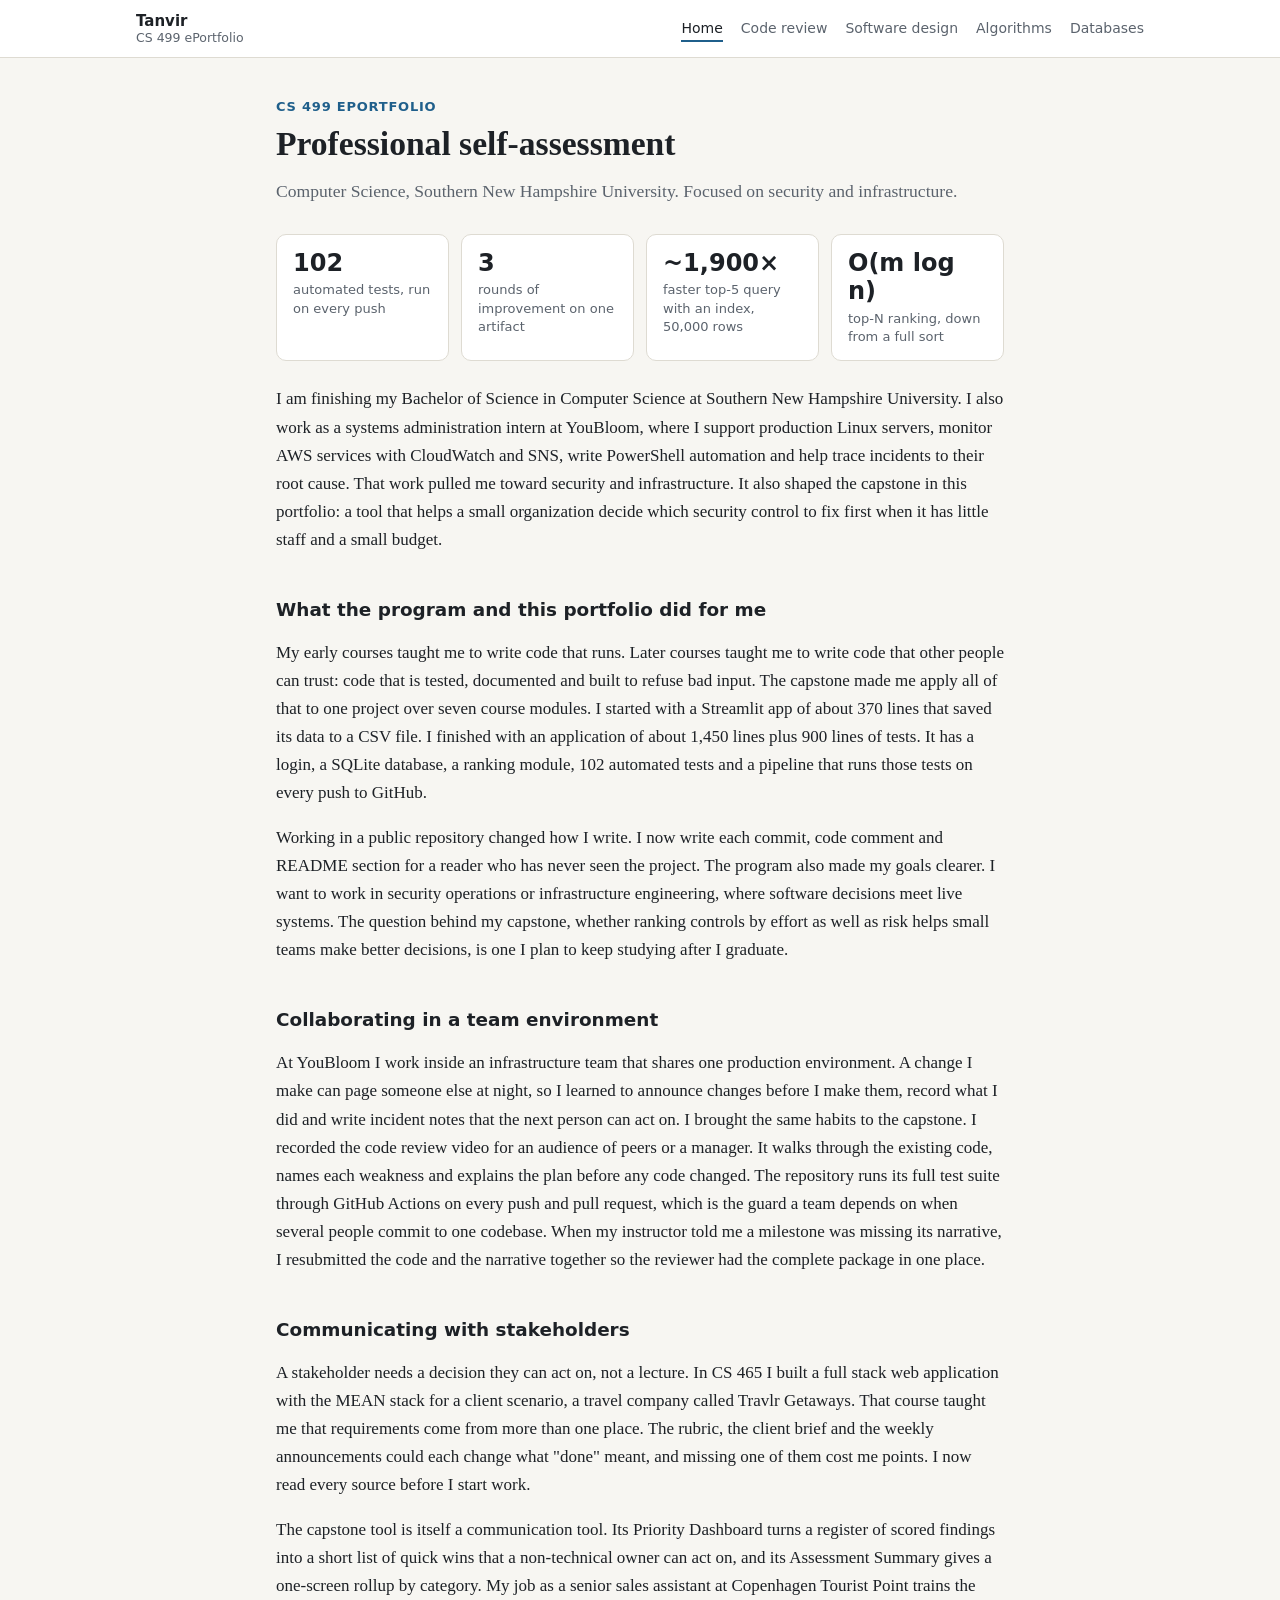
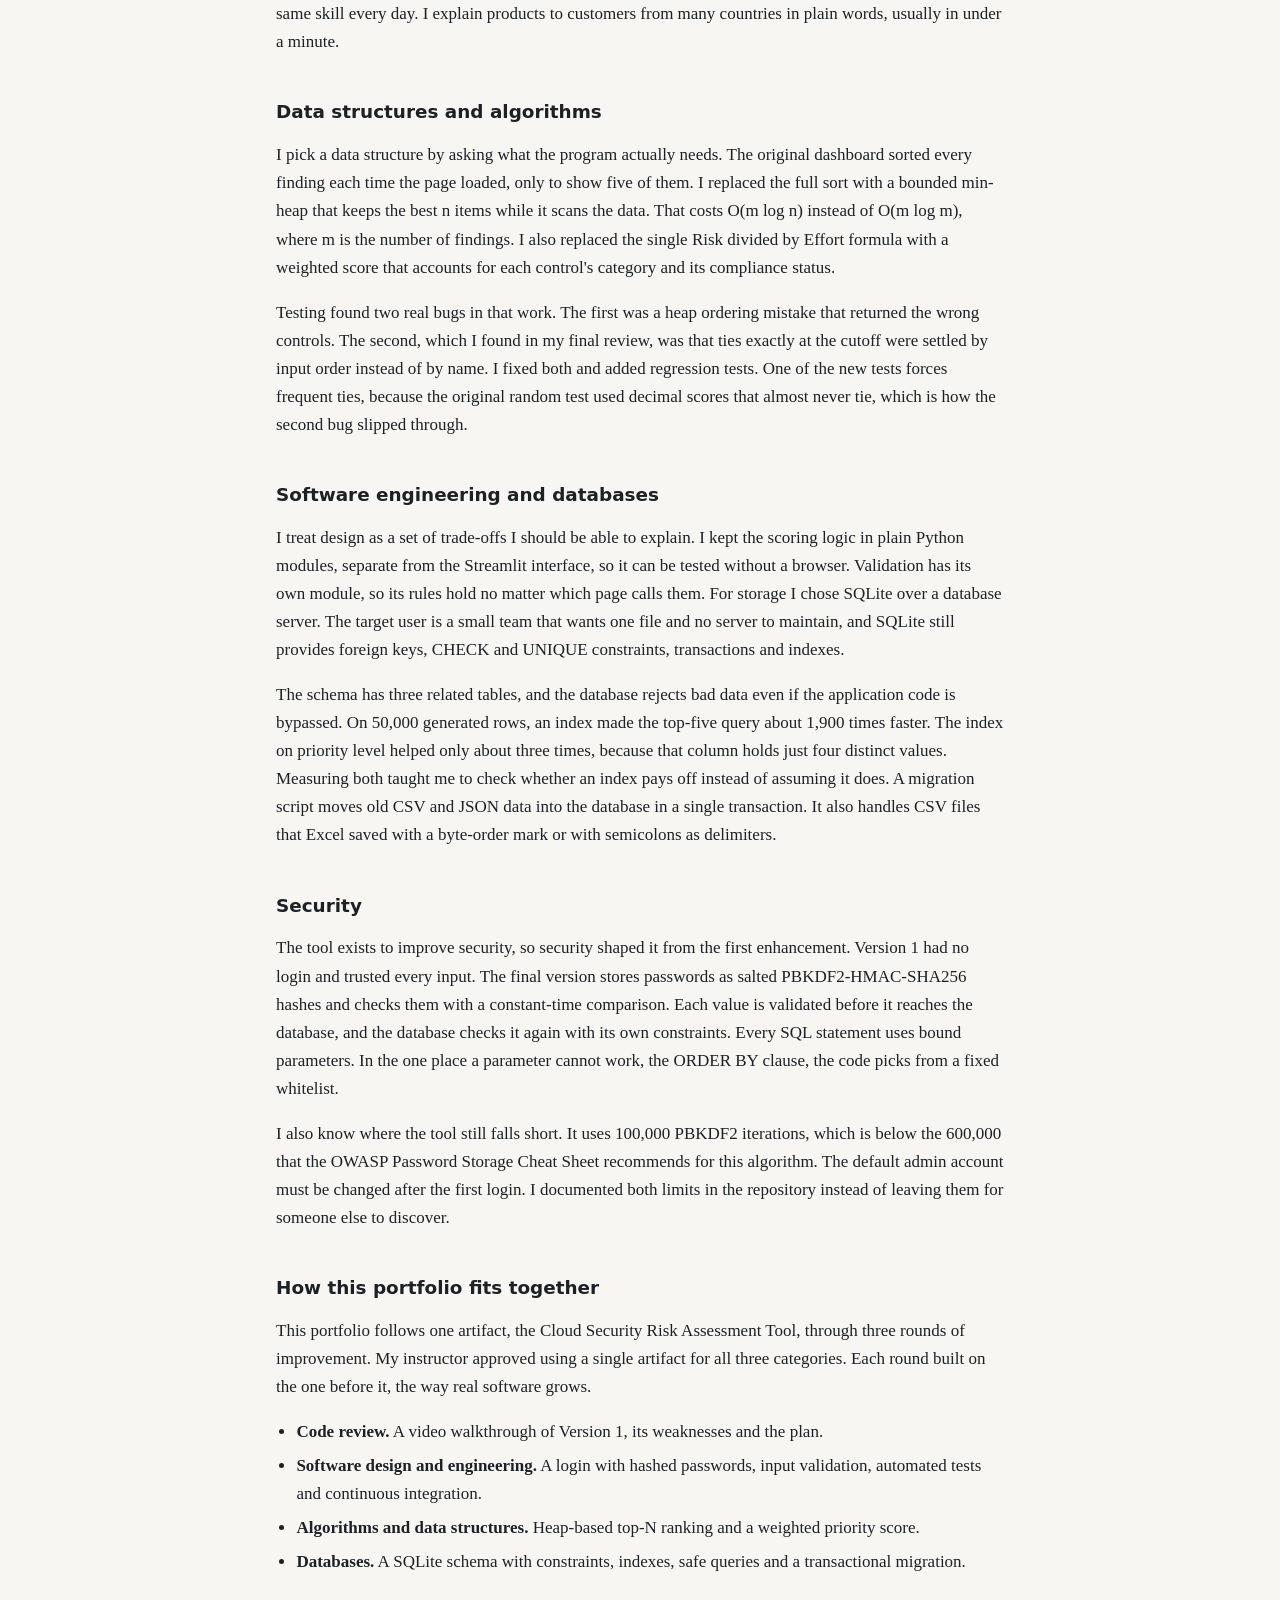
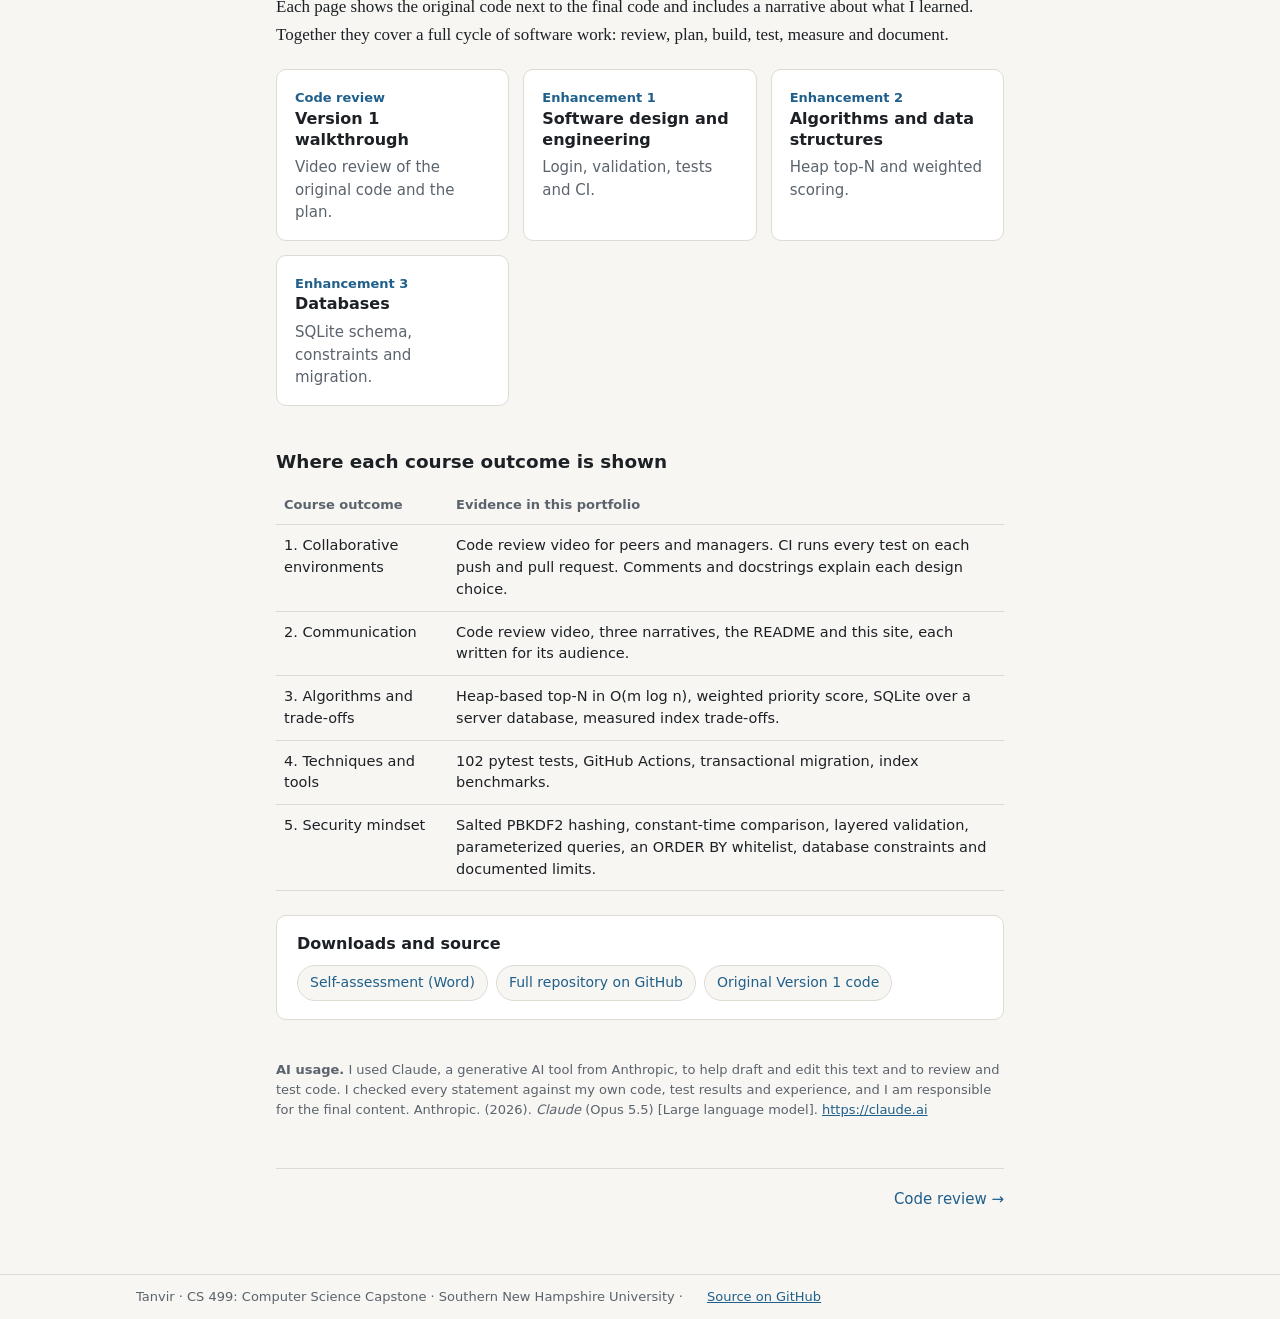
==== docs/index.html @ 7fbd7fc2 "Final ePortfolio: GitHub Pages site, original code, ranking fix" ====
<!doctype html>
<html lang="en">
<head>
<meta charset="utf-8">
<meta name="viewport" content="width=device-width, initial-scale=1">
<title>Tanvir | CS 499 ePortfolio</title>
<meta name="description" content="Professional self-assessment and ePortfolio for CS 499 at SNHU.">
<link rel="stylesheet" href="style.css">
</head>
<body>
<a class="skip" href="#main">Skip to content</a>
<header class="site"><div class="bar">
<a class="brand" href="index.html">Tanvir<small>CS 499 ePortfolio</small></a>
<nav aria-label="Portfolio sections"><ul><li><a href="index.html" aria-current="page">Home</a></li><li><a href="code-review.html">Code review</a></li><li><a href="software-design.html">Software design</a></li><li><a href="algorithms.html">Algorithms</a></li><li><a href="databases.html">Databases</a></li></ul></nav>
</div></header>
<main id="main">

<p class="eyebrow">CS 499 ePortfolio</p>
<h1>Professional self-assessment</h1>
<p class="lede">Computer Science, Southern New Hampshire University. Focused on security and infrastructure.</p>
<div class="stats">
<div class="stat"><b>102</b><span>automated tests, run on every push</span></div>
<div class="stat"><b>3</b><span>rounds of improvement on one artifact</span></div>
<div class="stat"><b>~1,900&times;</b><span>faster top-5 query with an index, 50,000 rows</span></div>
<div class="stat"><b>O(m log n)</b><span>top-N ranking, down from a full sort</span></div>
</div>
<p>I am finishing my Bachelor of Science in Computer Science at Southern New Hampshire University. I also work as a systems administration intern at YouBloom, where I support production Linux servers, monitor AWS services with CloudWatch and SNS, write PowerShell automation and help trace incidents to their root cause. That work pulled me toward security and infrastructure. It also shaped the capstone in this portfolio: a tool that helps a small organization decide which security control to fix first when it has little staff and a small budget.</p>
<h2>What the program and this portfolio did for me</h2>
<p>My early courses taught me to write code that runs. Later courses taught me to write code that other people can trust: code that is tested, documented and built to refuse bad input. The capstone made me apply all of that to one project over seven course modules. I started with a Streamlit app of about 370 lines that saved its data to a CSV file. I finished with an application of about 1,450 lines plus 900 lines of tests. It has a login, a SQLite database, a ranking module, 102 automated tests and a pipeline that runs those tests on every push to GitHub.</p>
<p>Working in a public repository changed how I write. I now write each commit, code comment and README section for a reader who has never seen the project. The program also made my goals clearer. I want to work in security operations or infrastructure engineering, where software decisions meet live systems. The question behind my capstone, whether ranking controls by effort as well as risk helps small teams make better decisions, is one I plan to keep studying after I graduate.</p>
<h2>Collaborating in a team environment</h2>
<p>At YouBloom I work inside an infrastructure team that shares one production environment. A change I make can page someone else at night, so I learned to announce changes before I make them, record what I did and write incident notes that the next person can act on. I brought the same habits to the capstone. I recorded the code review video for an audience of peers or a manager. It walks through the existing code, names each weakness and explains the plan before any code changed. The repository runs its full test suite through GitHub Actions on every push and pull request, which is the guard a team depends on when several people commit to one codebase. When my instructor told me a milestone was missing its narrative, I resubmitted the code and the narrative together so the reviewer had the complete package in one place.</p>
<h2>Communicating with stakeholders</h2>
<p>A stakeholder needs a decision they can act on, not a lecture. In CS 465 I built a full stack web application with the MEAN stack for a client scenario, a travel company called Travlr Getaways. That course taught me that requirements come from more than one place. The rubric, the client brief and the weekly announcements could each change what "done" meant, and missing one of them cost me points. I now read every source before I start work.</p>
<p>The capstone tool is itself a communication tool. Its Priority Dashboard turns a register of scored findings into a short list of quick wins that a non-technical owner can act on, and its Assessment Summary gives a one-screen rollup by category. My job as a senior sales assistant at Copenhagen Tourist Point trains the same skill every day. I explain products to customers from many countries in plain words, usually in under a minute.</p>
<h2>Data structures and algorithms</h2>
<p>I pick a data structure by asking what the program actually needs. The original dashboard sorted every finding each time the page loaded, only to show five of them. I replaced the full sort with a bounded min-heap that keeps the best n items while it scans the data. That costs O(m log n) instead of O(m log m), where m is the number of findings. I also replaced the single Risk divided by Effort formula with a weighted score that accounts for each control's category and its compliance status.</p>
<p>Testing found two real bugs in that work. The first was a heap ordering mistake that returned the wrong controls. The second, which I found in my final review, was that ties exactly at the cutoff were settled by input order instead of by name. I fixed both and added regression tests. One of the new tests forces frequent ties, because the original random test used decimal scores that almost never tie, which is how the second bug slipped through.</p>
<h2>Software engineering and databases</h2>
<p>I treat design as a set of trade-offs I should be able to explain. I kept the scoring logic in plain Python modules, separate from the Streamlit interface, so it can be tested without a browser. Validation has its own module, so its rules hold no matter which page calls them. For storage I chose SQLite over a database server. The target user is a small team that wants one file and no server to maintain, and SQLite still provides foreign keys, CHECK and UNIQUE constraints, transactions and indexes.</p>
<p>The schema has three related tables, and the database rejects bad data even if the application code is bypassed. On 50,000 generated rows, an index made the top-five query about 1,900 times faster. The index on priority level helped only about three times, because that column holds just four distinct values. Measuring both taught me to check whether an index pays off instead of assuming it does. A migration script moves old CSV and JSON data into the database in a single transaction. It also handles CSV files that Excel saved with a byte-order mark or with semicolons as delimiters.</p>
<h2>Security</h2>
<p>The tool exists to improve security, so security shaped it from the first enhancement. Version 1 had no login and trusted every input. The final version stores passwords as salted PBKDF2-HMAC-SHA256 hashes and checks them with a constant-time comparison. Each value is validated before it reaches the database, and the database checks it again with its own constraints. Every SQL statement uses bound parameters. In the one place a parameter cannot work, the ORDER BY clause, the code picks from a fixed whitelist.</p>
<p>I also know where the tool still falls short. It uses 100,000 PBKDF2 iterations, which is below the 600,000 that the OWASP Password Storage Cheat Sheet recommends for this algorithm. The default admin account must be changed after the first login. I documented both limits in the repository instead of leaving them for someone else to discover.</p>
<h2>How this portfolio fits together</h2>
<p>This portfolio follows one artifact, the Cloud Security Risk Assessment Tool, through three rounds of improvement. My instructor approved using a single artifact for all three categories. Each round built on the one before it, the way real software grows.</p>
<ul><li><strong>Code review.</strong> A video walkthrough of Version 1, its weaknesses and the plan.</li><li><strong>Software design and engineering.</strong> A login with hashed passwords, input validation, automated tests and continuous integration.</li><li><strong>Algorithms and data structures.</strong> Heap-based top-N ranking and a weighted priority score.</li><li><strong>Databases.</strong> A SQLite schema with constraints, indexes, safe queries and a transactional migration.</li></ul>
<p>Each page shows the original code next to the final code and includes a narrative about what I learned. Together they cover a full cycle of software work: review, plan, build, test, measure and document.</p>
<div class="cards">
<a class="card" href="code-review.html"><span class="num">Code review</span><h3>Version 1 walkthrough</h3><p>Video review of the original code and the plan.</p></a>
<a class="card" href="software-design.html"><span class="num">Enhancement 1</span><h3>Software design and engineering</h3><p>Login, validation, tests and CI.</p></a>
<a class="card" href="algorithms.html"><span class="num">Enhancement 2</span><h3>Algorithms and data structures</h3><p>Heap top-N and weighted scoring.</p></a>
<a class="card" href="databases.html"><span class="num">Enhancement 3</span><h3>Databases</h3><p>SQLite schema, constraints and migration.</p></a>
</div>
<h2>Where each course outcome is shown</h2>
<div class="table-wrap"><table>
<thead><tr><th>Course outcome</th><th>Evidence in this portfolio</th></tr></thead>
<tbody><tr><td>1. Collaborative environments</td><td>Code review video for peers and managers. CI runs every test on each push and pull request. Comments and docstrings explain each design choice.</td></tr><tr><td>2. Communication</td><td>Code review video, three narratives, the README and this site, each written for its audience.</td></tr><tr><td>3. Algorithms and trade-offs</td><td>Heap-based top-N in O(m log n), weighted priority score, SQLite over a server database, measured index trade-offs.</td></tr><tr><td>4. Techniques and tools</td><td>102 pytest tests, GitHub Actions, transactional migration, index benchmarks.</td></tr><tr><td>5. Security mindset</td><td>Salted PBKDF2 hashing, constant-time comparison, layered validation, parameterized queries, an ORDER BY whitelist, database constraints and documented limits.</td></tr></tbody>
</table></div>
<div class="panel"><h3>Downloads and source</h3><div class="links"><a href="files/Professional_Self_Assessment.docx">Self-assessment (Word)</a><a href="https://github.com/Himz-mahmod/cloud-security-risk-tool">Full repository on GitHub</a><a href="https://github.com/Himz-mahmod/cloud-security-risk-tool/tree/main/original">Original Version 1 code</a></div></div>

<p class="ai"><strong>AI usage.</strong> I used Claude, a generative AI tool from Anthropic, to help draft and edit this text and to review and test code. I checked every statement against my own code, test results and experience, and I am responsible for the final content. Anthropic. (2026). <em>Claude</em> (Opus 5.5) [Large language model]. <a href="https://claude.ai">https://claude.ai</a></p>
<div class="pager"><span></span><a href="code-review.html">Code review &rarr;</a></div>
</main>
<footer><div class="bar">Tanvir &middot; CS 499: Computer Science Capstone &middot; Southern New Hampshire University &middot; <a href="https://github.com/Himz-mahmod/cloud-security-risk-tool">Source on GitHub</a></div></footer>
</body>
</html>
---- docs/style.css ----
:root {
  --bg: #f7f6f2;
  --surface: #ffffff;
  --ink: #1d2126;
  --muted: #5b636d;
  --line: #dedbd2;
  --accent: #1f5f8b;
  --accent-soft: #e4eef5;
  --ok: #2f6d3a;
  --code-bg: #f0eee8;
  --maxw: 760px;
}
@media (prefers-color-scheme: dark) {
  :root {
    --bg: #15181c;
    --surface: #1d2126;
    --ink: #e6e3dc;
    --muted: #a0a7b0;
    --line: #333940;
    --accent: #7db5dc;
    --accent-soft: #1f2e3a;
    --ok: #7cc489;
    --code-bg: #262b31;
  }
}
* { box-sizing: border-box; }
html { -webkit-text-size-adjust: 100%; }
body {
  margin: 0;
  background: var(--bg);
  color: var(--ink);
  font: 17px/1.65 Georgia, "Iowan Old Style", "Times New Roman", serif;
}
a { color: var(--accent); }
a:hover { text-decoration-thickness: 2px; }
code {
  font: 0.86em/1.4 ui-monospace, "SFMono-Regular", Consolas, monospace;
  background: var(--code-bg);
  padding: 0.1em 0.35em;
  border-radius: 4px;
  overflow-wrap: anywhere;
}
.skip { position: absolute; left: -999px; }
.skip:focus { left: 16px; top: 8px; background: var(--surface); padding: 6px 10px; z-index: 10; }

/* Header and navigation */
header.site {
  background: var(--surface);
  border-bottom: 1px solid var(--line);
  position: sticky; top: 0; z-index: 5;
}
.bar {
  max-width: 1040px; margin: 0 auto; padding: 12px 16px;
  display: flex; flex-wrap: wrap; align-items: center; gap: 10px 24px;
}
.brand {
  font: 600 15px/1.2 system-ui, -apple-system, "Segoe UI", sans-serif;
  color: var(--ink); text-decoration: none; margin-right: auto;
}
.brand small { display: block; font-weight: 400; color: var(--muted); }
nav ul {
  list-style: none; margin: 0; padding: 0;
  display: flex; flex-wrap: wrap; gap: 4px 18px;
  font: 14px/1.4 system-ui, -apple-system, "Segoe UI", sans-serif;
}
nav a { color: var(--muted); text-decoration: none; padding: 4px 0; border-bottom: 2px solid transparent; }
nav a:hover { color: var(--ink); }
nav a[aria-current="page"] { color: var(--ink); border-bottom-color: var(--accent); }

/* Page */
main { max-width: var(--maxw); margin: 0 auto; padding: 40px 16px 64px; }
.eyebrow {
  font: 600 13px/1.4 system-ui, -apple-system, "Segoe UI", sans-serif;
  letter-spacing: 0.06em; text-transform: uppercase; color: var(--accent); margin: 0 0 8px;
}
h1 { font-size: 2.1rem; line-height: 1.2; margin: 0 0 12px; font-weight: 600; }
h2 {
  font: 600 1.15rem/1.3 system-ui, -apple-system, "Segoe UI", sans-serif;
  margin: 2.2em 0 0.6em; padding-top: 0.2em;
}
h3 { font: 600 1rem/1.3 system-ui, -apple-system, "Segoe UI", sans-serif; margin: 0 0 6px; }
.lede { font-size: 1.1rem; color: var(--muted); margin: 0 0 28px; }
ul { padding-left: 1.2em; }
li { margin: 0.35em 0; }

/* Cards and panels */
.panel {
  background: var(--surface); border: 1px solid var(--line); border-radius: 10px;
  padding: 18px 20px; margin: 24px 0;
  font: 15px/1.55 system-ui, -apple-system, "Segoe UI", sans-serif;
}
.panel h3 { margin-bottom: 10px; }
.cards { display: grid; grid-template-columns: repeat(auto-fit, minmax(210px, 1fr)); gap: 14px; margin: 20px 0; }
.card {
  display: block; background: var(--surface); border: 1px solid var(--line); border-radius: 10px;
  padding: 16px 18px; text-decoration: none; color: var(--ink);
  font: 15px/1.5 system-ui, -apple-system, "Segoe UI", sans-serif;
}
.card:hover { border-color: var(--accent); }
.card .num { color: var(--accent); font-weight: 600; font-size: 13px; }
.card p { margin: 6px 0 0; color: var(--muted); }

.stats { display: grid; grid-template-columns: repeat(auto-fit, minmax(140px, 1fr)); gap: 12px; margin: 24px 0; }
.stat {
  background: var(--surface); border: 1px solid var(--line); border-radius: 10px; padding: 14px 16px;
  font-family: system-ui, -apple-system, "Segoe UI", sans-serif;
}
.stat b { display: block; font-size: 1.5rem; line-height: 1.2; }
.stat span { display: block; margin-top: 4px; font-size: 13px; line-height: 1.4; color: var(--muted); }

.compare { display: grid; grid-template-columns: 1fr 1fr; gap: 14px; margin: 24px 0; }
.compare .panel { margin: 0; }
.compare .tag { font-size: 12px; font-weight: 600; letter-spacing: 0.05em; text-transform: uppercase; color: var(--muted); }
.compare .after .tag { color: var(--ok); }
.compare ul { margin: 8px 0 0; padding-left: 1.1em; }
@media (max-width: 620px) { .compare { grid-template-columns: 1fr; } h1 { font-size: 1.7rem; } }

.links { display: flex; flex-wrap: wrap; gap: 8px; margin-top: 4px; }
.links a {
  display: inline-block; padding: 6px 12px; border: 1px solid var(--line); border-radius: 999px;
  text-decoration: none; font-size: 14px; background: var(--bg);
}
.links a:hover { border-color: var(--accent); }

table { width: 100%; border-collapse: collapse; font: 14.5px/1.5 system-ui, -apple-system, "Segoe UI", sans-serif; }
th, td { text-align: left; vertical-align: top; padding: 10px 8px; border-bottom: 1px solid var(--line); }
th { font-weight: 600; color: var(--muted); font-size: 13px; }
.table-wrap { overflow-x: auto; }

.video { position: relative; aspect-ratio: 16 / 9; background: #000; border-radius: 10px; overflow: hidden; margin: 24px 0; }
.video iframe { position: absolute; inset: 0; width: 100%; height: 100%; border: 0; }

figure { margin: 24px 0; }
figure svg { width: 100%; height: auto; display: block; }
figcaption { font: 13px/1.5 system-ui, -apple-system, "Segoe UI", sans-serif; color: var(--muted); margin-top: 8px; }

.pager { display: flex; justify-content: space-between; gap: 12px; margin-top: 48px; padding-top: 20px; border-top: 1px solid var(--line);
  font: 15px/1.4 system-ui, -apple-system, "Segoe UI", sans-serif; }
.pager a { text-decoration: none; }
.ai { font: 13px/1.55 system-ui, -apple-system, "Segoe UI", sans-serif; color: var(--muted); margin-top: 40px; }
footer { border-top: 1px solid var(--line); }
footer .bar { font: 13px/1.5 system-ui, -apple-system, "Segoe UI", sans-serif; color: var(--muted); }
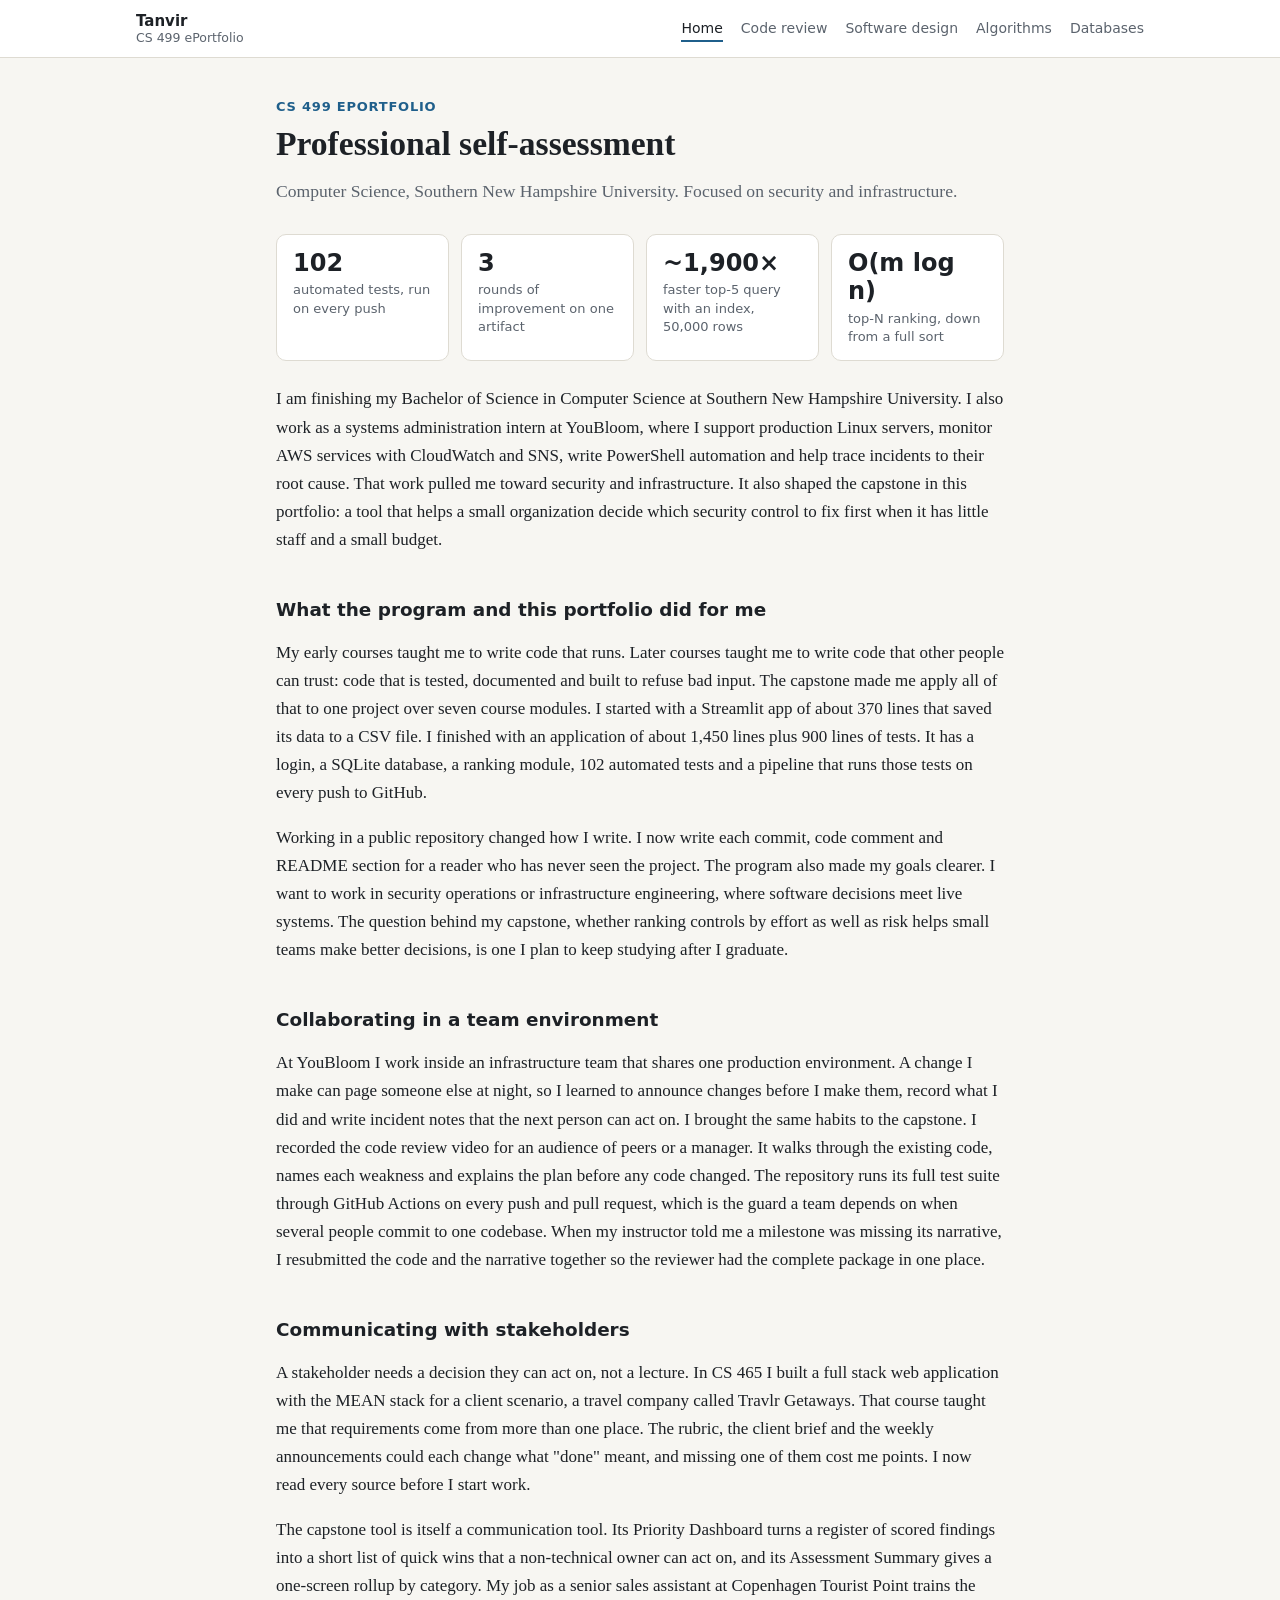
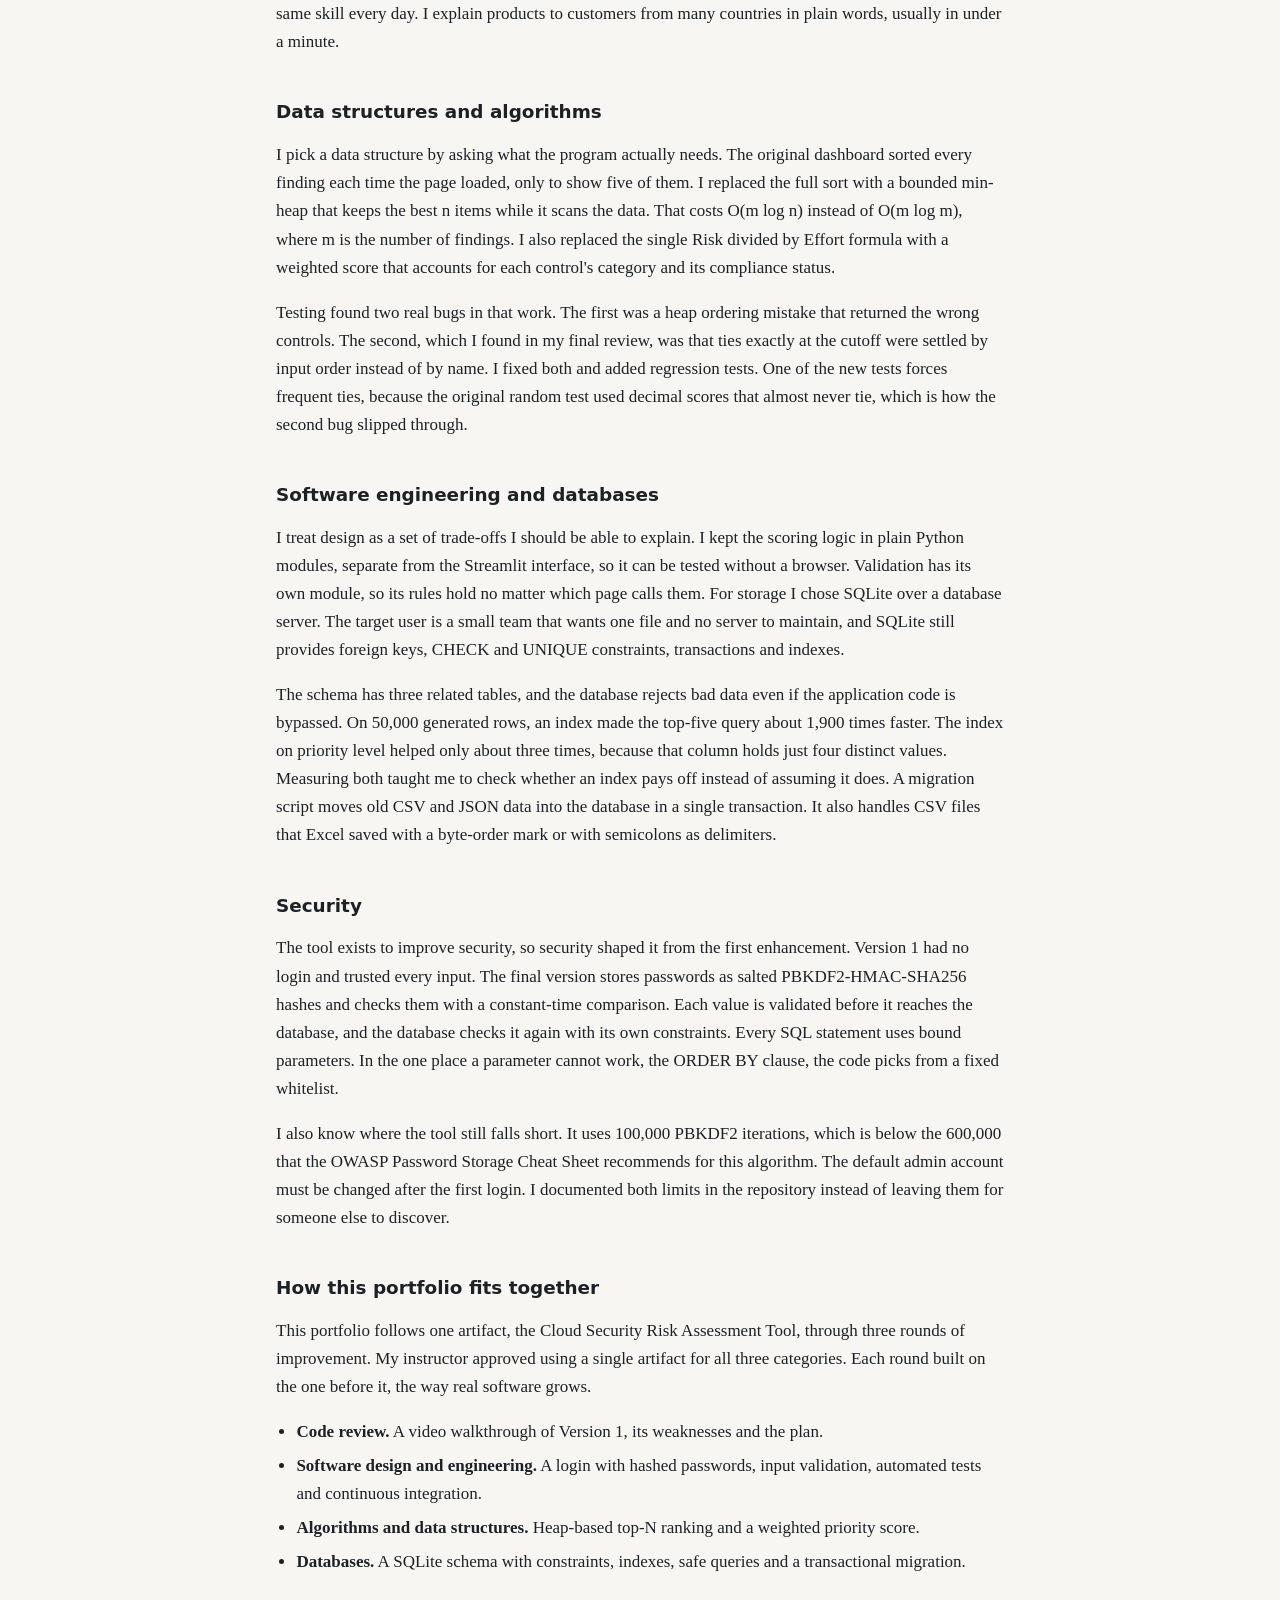
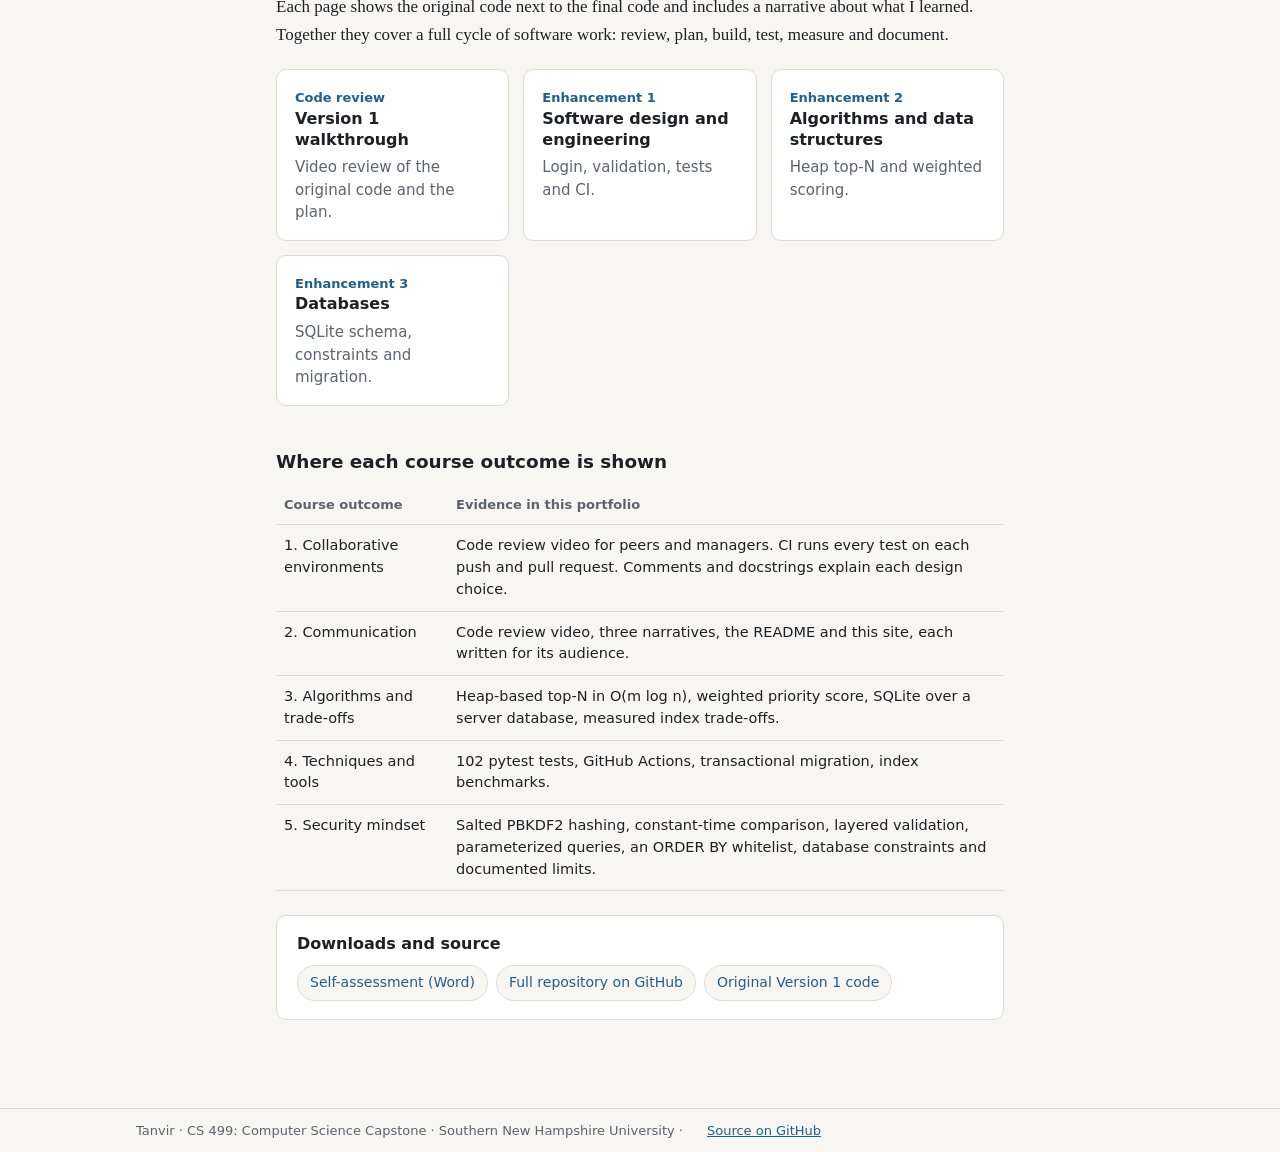
==== commit 8b36a3fc: "Update index.html" ====
--- a/docs/index.html
+++ b/docs/index.html
@@ -59,8 +59,7 @@
 </table></div>
 <div class="panel"><h3>Downloads and source</h3><div class="links"><a href="files/Professional_Self_Assessment.docx">Self-assessment (Word)</a><a href="https://github.com/Himz-mahmod/cloud-security-risk-tool">Full repository on GitHub</a><a href="https://github.com/Himz-mahmod/cloud-security-risk-tool/tree/main/original">Original Version 1 code</a></div></div>
 
-<p class="ai"><strong>AI usage.</strong> I used Claude, a generative AI tool from Anthropic, to help draft and edit this text and to review and test code. I checked every statement against my own code, test results and experience, and I am responsible for the final content. Anthropic. (2026). <em>Claude</em> (Opus 5.5) [Large language model]. <a href="https://claude.ai">https://claude.ai</a></p>
-<div class="pager"><span></span><a href="code-review.html">Code review &rarr;</a></div>
+
 </main>
 <footer><div class="bar">Tanvir &middot; CS 499: Computer Science Capstone &middot; Southern New Hampshire University &middot; <a href="https://github.com/Himz-mahmod/cloud-security-risk-tool">Source on GitHub</a></div></footer>
 </body>
